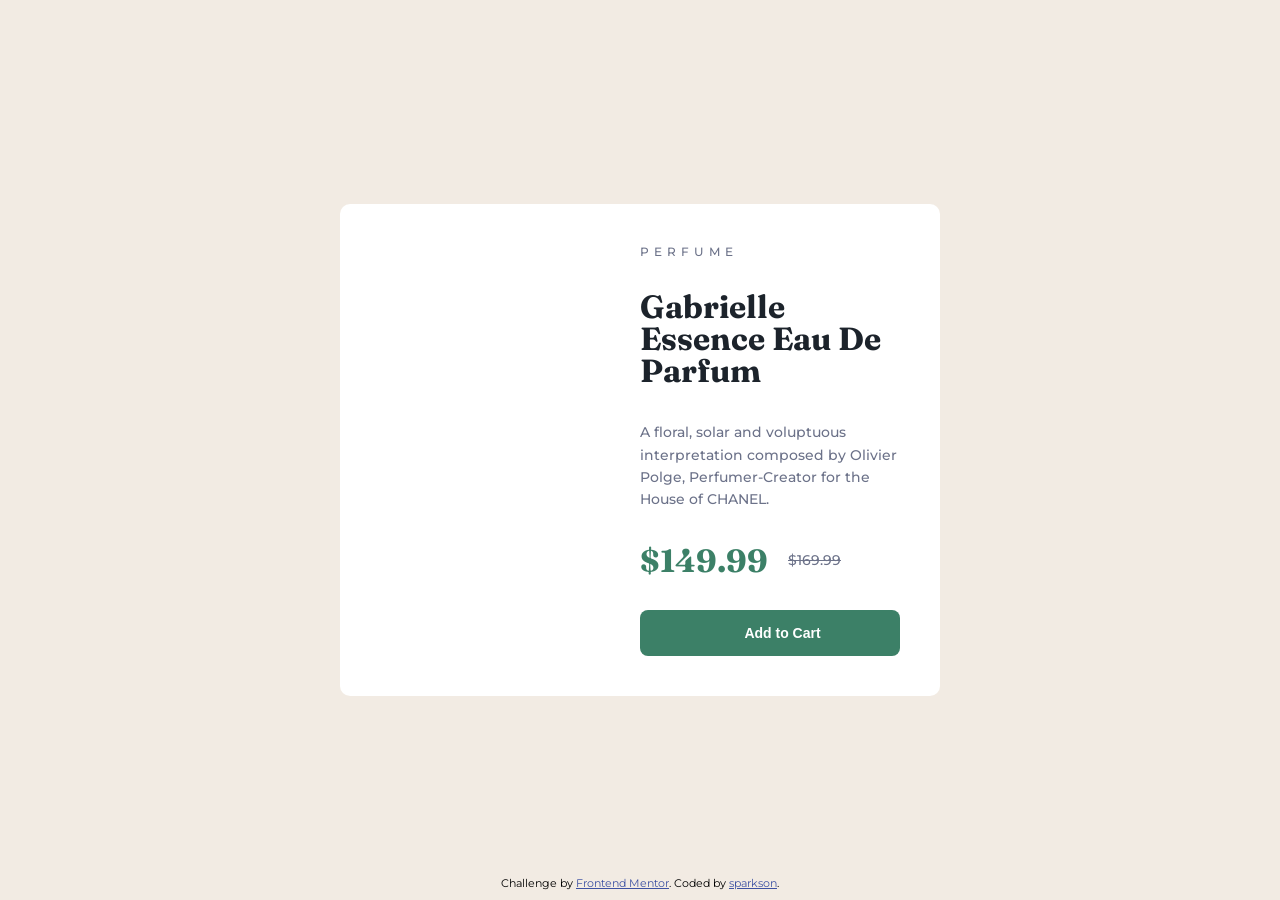
==== index.html @ 38c57042 "Rename zadaniefrontend.html to index.html" ====
<!DOCTYPE html>
<html lang="en">
<head>
  <meta charset="UTF-8">
  <meta name="viewport" content="width=device-width, initial-scale=1.0">

  <link rel="icon" type="image/png" sizes="32x32" href="./favicon-32x32.png">
   <link rel="stylesheet" href="zadaniefrontend.css">
  <title>Frontend Mentor | Product preview card component</title>

  <link rel="preconnect" href="https://fonts.googleapis.com">
  <link rel="preconnect" href="https://fonts.gstatic.com" crossorigin>
  <link href="https://fonts.googleapis.com/css2?family=Fraunces:opsz,wght@9..144,700&family=Montserrat:wght@500;700&display=swap" rel="stylesheet">
  </head>
<body>

  <main class="product-card">
    <div class="product-image"></div>
    <div class="product-content">
      <p class="category">Perfume</p>
      <h1>Gabrielle Essence Eau De Parfum</h1>
      <p class="description">A floral, solar and voluptuous interpretation composed by Olivier Polge, Perfumer-Creator for the House of CHANEL.</p>
      
      <div class="price-group">
        <span class="current-price">$149.99</span>
        <span class="old-price">$169.99</span>
      </div>

      <button class="add-to-cart-btn">
        Add to Cart
      </button>
    </div>
  </main>
  
  <footer class="attribution">
    Challenge by <a href="https://www.frontendmentor.io?ref=challenge" target="_blank">Frontend Mentor</a>. 
    Coded by <a href="#">sparkson</a>.
  </footer>
</body>
</html>
---- zadaniefrontend.css ----
:root {
      --green-500: hsl(158, 36%, 37%);
      --green-700: hsl(158, 42%, 18%);
      --black: hsl(212, 21%, 14%);
      --grey: hsl(228, 12%, 48%);
      --cream: hsl(30, 38%, 92%);
      --white: hsl(0, 0%, 100%);
    }

    body {
      background-color: var(--cream);
      display: flex;
      justify-content: center;
      align-items: center;
      min-height: 100vh;
      font-family: 'Montserrat', sans-serif;
      font-size: 14px;
      margin: 0;
    }

    .product-card {
      display: flex;
      width: 600px;
      max-width: 90%;
      background-color: var(--white);
      border-radius: 10px;
      overflow: hidden;
    }

    .product-image {
      flex: 1 1 50%;
      background-image: url('./image-product-desktop.jpg');
      background-size: cover;
      background-position: center;
    }

    .product-content {
      flex: 1 1 50%;
      padding: 40px;
      display: flex;
      flex-direction: column;
      justify-content: space-between;
    }

    .category {
      font-weight: 500;
      color: var(--grey);
      text-transform: uppercase;
      letter-spacing: 5px;
      font-size: 12px;
      margin-top: 0;
    }

    h1 {
      font-family: 'Fraunces', serif;
      font-weight: 700;
      color: var(--black);
      font-size: 32px;
      line-height: 1;
      margin: 20px 0;
    }

    .description {
      color: var(--grey);
      font-weight: 500;
      line-height: 1.6;
      margin-bottom: 30px;
    }

    .price-group {
      display: flex;
      align-items: center;
      gap: 20px;
      margin-bottom: 30px;
    }

    .current-price {
      font-family: 'Fraunces', serif;
      font-weight: 700;
      font-size: 32px;
      color: var(--green-500);
    }

    .old-price {
      font-family: 'Montserrat', sans-serif;
      font-weight: 500;
      color: var(--grey);
      text-decoration: line-through;
    }

    .add-to-cart-btn {
      background-color: var(--green-500);
      color: var(--white);
      border: none;
      border-radius: 8px;
      padding: 15px 30px;
      font-weight: 700;
      font-size: 14px;
      cursor: pointer;
      display: flex;
      align-items: center;
      justify-content: center;
      gap: 10px;
      transition: background-color 0.3s;
    }

    .add-to-cart-btn:hover {
      background-color: var(--green-700);
    }

    .add-to-cart-btn::before {
      content: url('./icon-cart.svg');
      display: block;
      width: 15px;
      height: 15px;
    }

    .attribution { font-size: 11px; text-align: center; position: absolute; bottom: 10px; width: 100%;}
    .attribution a { color: hsl(228, 45%, 44%); }

    @media (max-width: 620px) {
      body {
        padding: 28px 16px;
        align-items: center;
      }

      .product-card {
        flex-direction: column;
        width: 100%;
        max-width: 343px;
        margin: 0;
      }

      .product-image {
        width: 100%;
        height: 240px;
        background-image: url('./image-product-mobile.jpg');
        flex: none;
      }

      .product-content {
        padding: 24px;
        display: flex;
        flex-direction: column;
        align-items: flex-start;
        justify-content: flex-start;
        flex: none;
        text-align: left;
      }

      .category {
        margin-top: 0;
        font-size: 11px;
        letter-spacing: 5px;
        margin-bottom: 12px;
      }

      h1 {
        margin: 0 0 16px 0;
        font-size: 28px;
        line-height: 1.1;
      }

      .description {
        margin: 0 0 24px 0;
        font-size: 14px;
        line-height: 1.6;
      }

      .price-group {
        align-items: center;
        gap: 8px;
        margin-bottom: 24px;
      }

      .current-price {
        font-size: 32px;
      }

      .old-price {
        font-size: 14px;
      }

      .add-to-cart-btn {
        width: 100%;
        margin-bottom: 0;
        justify-content: flex-start;
        padding: 15px 20px
      }
    }
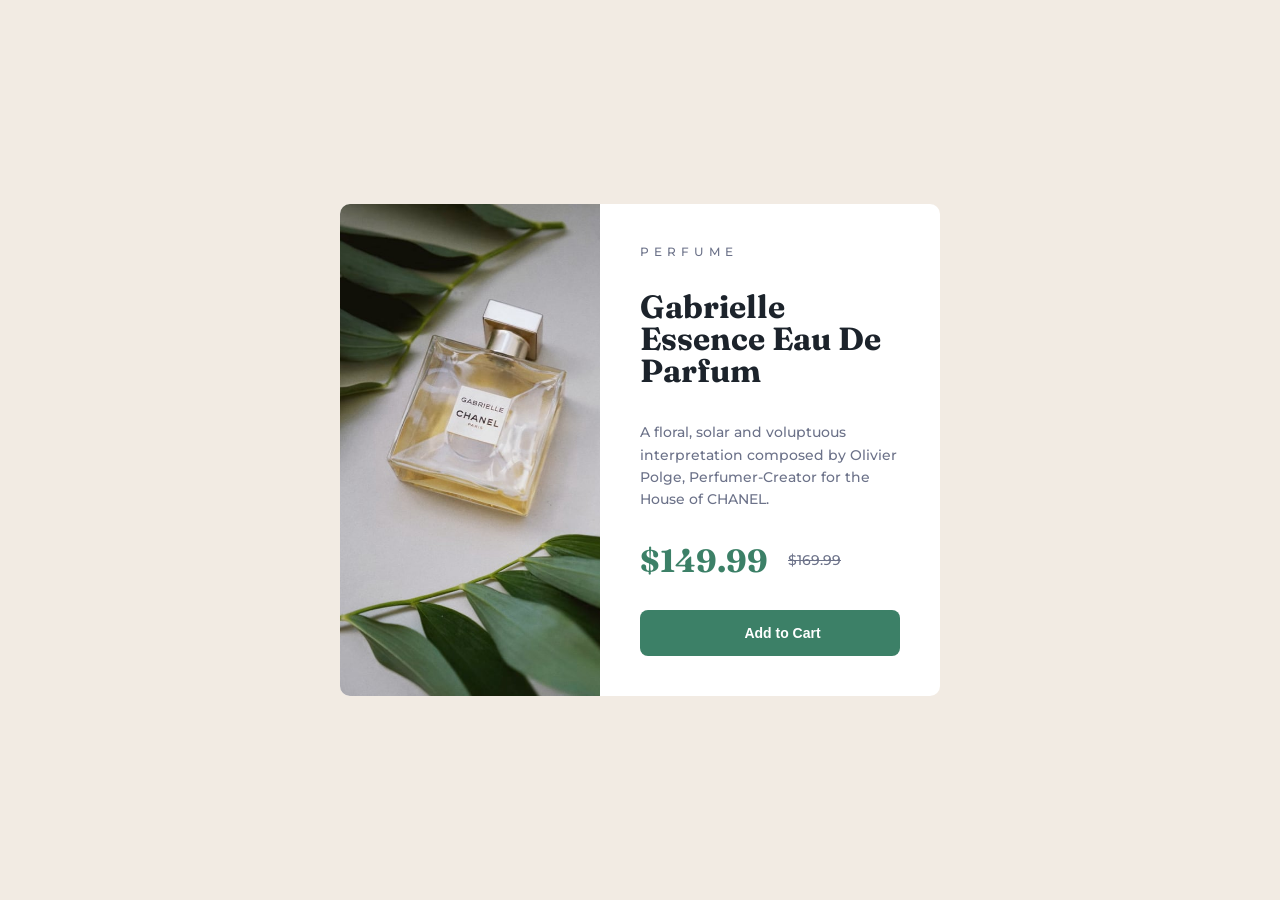
==== commit cf7290ad: "Update index.html" ====
--- a/index.html
+++ b/index.html
@@ -31,10 +31,6 @@
       </button>
     </div>
   </main>
-  
-  <footer class="attribution">
-    Challenge by <a href="https://www.frontendmentor.io?ref=challenge" target="_blank">Frontend Mentor</a>. 
-    Coded by <a href="#">sparkson</a>.
-  </footer>
+
 </body>
 </html>
